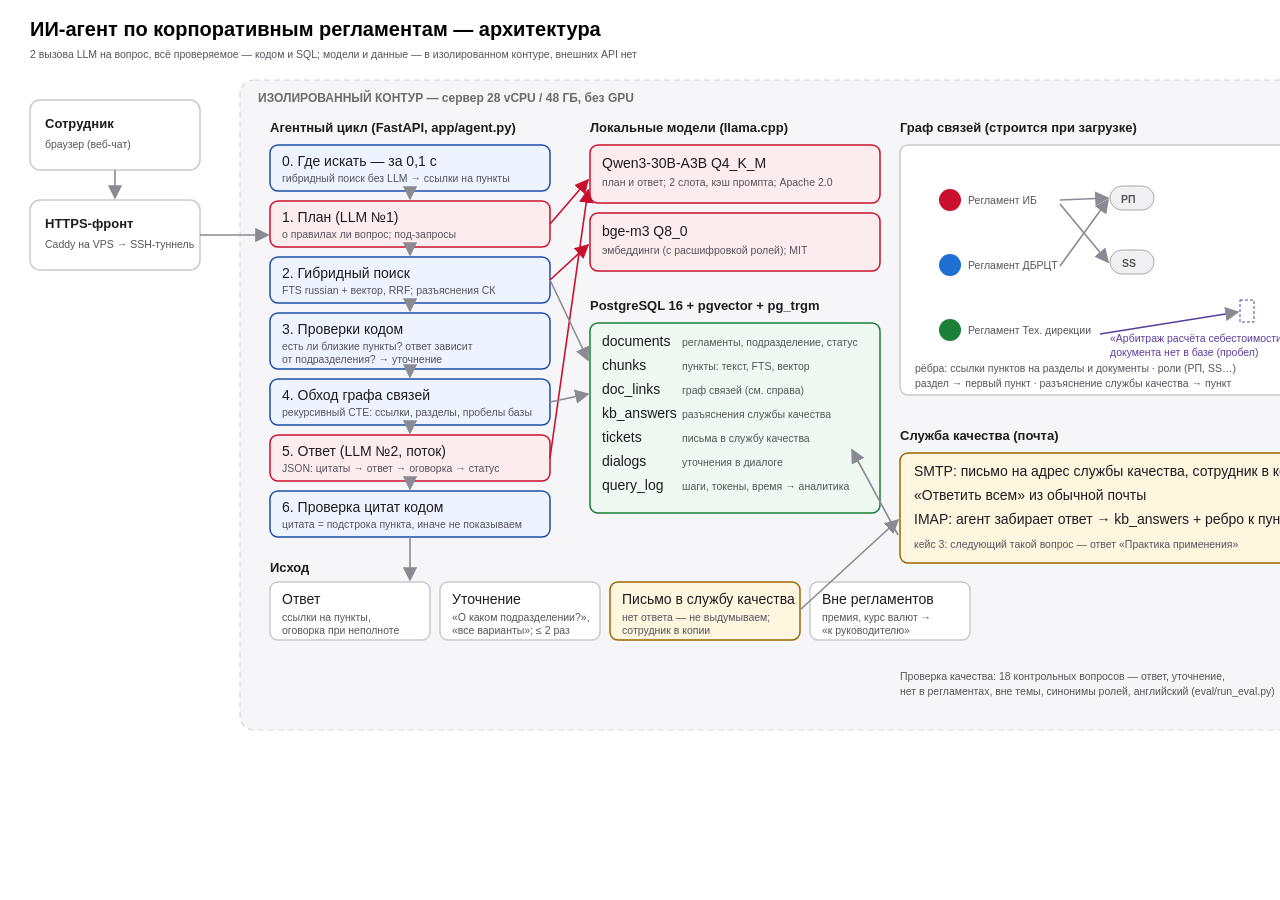
==== docs/architecture.html @ f7f8cc8c "Схема архитектуры (docs/architecture.png) в README Co-Authored-By: Claude Opus 5.5 <noreply@anthropi" ====
<!doctype html>
<html lang="ru"><head><meta charset="utf-8"><title>Архитектура агента</title>
<style>
body{margin:0;background:#fff;font-family:"Segoe UI",Roboto,Arial,sans-serif}
svg{display:block}
.box{fill:#fff;stroke:#c9c9d1;stroke-width:1.5}
.zone{fill:#f6f6f8;stroke:#d9d9df;stroke-width:1.2;stroke-dasharray:6 4}
.llm{fill:#fdecee;stroke:#c8102e;stroke-width:1.5}
.code{fill:#eef4ff;stroke:#1d4fa8;stroke-width:1.5}
.db{fill:#eefaf1;stroke:#1a7f37;stroke-width:1.5}
.mail{fill:#fff6e0;stroke:#9a6700;stroke-width:1.5}
.t{font-size:14px;fill:#1d1d1f}.s{font-size:10.5px;fill:#55555c}.h{font-size:13px;font-weight:700;fill:#1d1d1f}
.z{font-size:12px;fill:#6b6b70;font-weight:600}
.ln{stroke:#8a8a93;stroke-width:1.6;fill:none;marker-end:url(#a)}
.ln2{stroke:#c8102e;stroke-width:1.6;fill:none;marker-end:url(#a2)}
</style></head><body>
<svg width="1400" height="760" viewBox="0 0 1400 760">
<defs>
<marker id="a" markerWidth="9" markerHeight="9" refX="8" refY="4.5" orient="auto"><path d="M0,0 L9,4.5 L0,9 z" fill="#8a8a93"/></marker>
<marker id="a2" markerWidth="9" markerHeight="9" refX="8" refY="4.5" orient="auto"><path d="M0,0 L9,4.5 L0,9 z" fill="#c8102e"/></marker>
</defs>
<text x="30" y="36" style="font-size:20px;font-weight:700">ИИ-агент по корпоративным регламентам — архитектура</text>
<text x="30" y="58" class="s">2 вызова LLM на вопрос, всё проверяемое — кодом и SQL; модели и данные — в изолированном контуре, внешних API нет</text>

<!-- пользователь и фронт -->
<rect x="30" y="100" width="170" height="70" rx="10" class="box"/><text x="45" y="128" class="h">Сотрудник</text><text x="45" y="148" class="s">браузер (веб-чат)</text>
<rect x="30" y="200" width="170" height="70" rx="10" class="box"/><text x="45" y="228" class="h">HTTPS-фронт</text><text x="45" y="248" class="s">Caddy на VPS → SSH-туннель</text>
<path d="M115 170 L115 198" class="ln"/>

<!-- контур -->
<rect x="240" y="80" width="1130" height="650" rx="14" class="zone"/>
<text x="258" y="102" class="z">ИЗОЛИРОВАННЫЙ КОНТУР — сервер 28 vCPU / 48 ГБ, без GPU</text>
<path d="M200 235 L268 235" class="ln"/>

<!-- агентный цикл -->
<text x="270" y="132" class="h">Агентный цикл (FastAPI, app/agent.py)</text>
<g>
<rect x="270" y="145" width="280" height="46" rx="8" class="code"/><text x="282" y="166" class="t">0. Где искать — за 0,1 с</text><text x="282" y="182" class="s">гибридный поиск без LLM → ссылки на пункты</text>
<rect x="270" y="201" width="280" height="46" rx="8" class="llm"/><text x="282" y="222" class="t">1. План (LLM №1)</text><text x="282" y="238" class="s">о правилах ли вопрос; под-запросы</text>
<rect x="270" y="257" width="280" height="46" rx="8" class="code"/><text x="282" y="278" class="t">2. Гибридный поиск</text><text x="282" y="294" class="s">FTS russian + вектор, RRF; разъяснения СК</text>
<rect x="270" y="313" width="280" height="56" rx="8" class="code"/><text x="282" y="334" class="t">3. Проверки кодом</text><text x="282" y="350" class="s">есть ли близкие пункты? ответ зависит</text><text x="282" y="363" class="s">от подразделения? → уточнение</text>
<rect x="270" y="379" width="280" height="46" rx="8" class="code"/><text x="282" y="400" class="t">4. Обход графа связей</text><text x="282" y="416" class="s">рекурсивный CTE: ссылки, разделы, пробелы базы</text>
<rect x="270" y="435" width="280" height="46" rx="8" class="llm"/><text x="282" y="456" class="t">5. Ответ (LLM №2, поток)</text><text x="282" y="472" class="s">JSON: цитаты → ответ → оговорка → статус</text>
<rect x="270" y="491" width="280" height="46" rx="8" class="code"/><text x="282" y="512" class="t">6. Проверка цитат кодом</text><text x="282" y="528" class="s">цитата = подстрока пункта, иначе не показываем</text>
<path d="M410 191 L410 199" class="ln"/><path d="M410 247 L410 255" class="ln"/><path d="M410 303 L410 311" class="ln"/><path d="M410 369 L410 377" class="ln"/><path d="M410 425 L410 433" class="ln"/><path d="M410 481 L410 489" class="ln"/>
</g>

<!-- исходы -->
<text x="270" y="572" class="h">Исход</text>
<rect x="270" y="582" width="160" height="58" rx="8" class="box"/><text x="282" y="604" class="t">Ответ</text><text x="282" y="621" class="s">ссылки на пункты,</text><text x="282" y="634" class="s">оговорка при неполноте</text>
<rect x="440" y="582" width="160" height="58" rx="8" class="box"/><text x="452" y="604" class="t">Уточнение</text><text x="452" y="621" class="s">«О каком подразделении?»,</text><text x="452" y="634" class="s">«все варианты»; ≤ 2 раз</text>
<rect x="610" y="582" width="190" height="58" rx="8" class="mail"/><text x="622" y="604" class="t">Письмо в службу качества</text><text x="622" y="621" class="s">нет ответа — не выдумываем;</text><text x="622" y="634" class="s">сотрудник в копии</text>
<rect x="810" y="582" width="160" height="58" rx="8" class="box"/><text x="822" y="604" class="t">Вне регламентов</text><text x="822" y="621" class="s">премия, курс валют →</text><text x="822" y="634" class="s">«к руководителю»</text>
<path d="M410 537 L410 580" class="ln"/>

<!-- модели -->
<text x="590" y="132" class="h">Локальные модели (llama.cpp)</text>
<rect x="590" y="145" width="290" height="58" rx="8" class="llm"/><text x="602" y="168" class="t">Qwen3-30B-A3B Q4_K_M</text><text x="602" y="186" class="s">план и ответ; 2 слота, кэш промпта; Apache 2.0</text>
<rect x="590" y="213" width="290" height="58" rx="8" class="llm"/><text x="602" y="236" class="t">bge-m3 Q8_0</text><text x="602" y="254" class="s">эмбеддинги (с расшифровкой ролей); MIT</text>
<path d="M550 224 L588 180" class="ln2"/><path d="M550 458 L588 190" class="ln2"/><path d="M550 280 L588 245" class="ln2"/>

<!-- БД -->
<text x="590" y="310" class="h">PostgreSQL 16 + pgvector + pg_trgm</text>
<rect x="590" y="323" width="290" height="190" rx="8" class="db"/>
<text x="602" y="346" class="t">documents</text><text x="682" y="346" class="s">регламенты, подразделение, статус</text>
<text x="602" y="370" class="t">chunks</text><text x="682" y="370" class="s">пункты: текст, FTS, вектор</text>
<text x="602" y="394" class="t">doc_links</text><text x="682" y="394" class="s">граф связей (см. справа)</text>
<text x="602" y="418" class="t">kb_answers</text><text x="682" y="418" class="s">разъяснения службы качества</text>
<text x="602" y="442" class="t">tickets</text><text x="682" y="442" class="s">письма в службу качества</text>
<text x="602" y="466" class="t">dialogs</text><text x="682" y="466" class="s">уточнения в диалоге</text>
<text x="602" y="490" class="t">query_log</text><text x="682" y="490" class="s">шаги, токены, время → аналитика</text>
<path d="M550 280 L588 360" class="ln"/><path d="M550 402 L588 394" class="ln"/>

<!-- граф -->
<text x="900" y="132" class="h">Граф связей (строится при загрузке)</text>
<rect x="900" y="145" width="440" height="250" rx="8" class="box"/>
<circle cx="950" cy="200" r="11" fill="#c8102e"/><text x="968" y="204" class="s">Регламент ИБ</text>
<circle cx="950" cy="265" r="11" fill="#1d6fd1"/><text x="968" y="269" class="s">Регламент ДБРЦТ</text>
<circle cx="950" cy="330" r="11" fill="#1a7f37"/><text x="968" y="334" class="s">Регламент Тех. дирекции</text>
<rect x="1110" y="186" width="44" height="24" rx="12" fill="#f0f0f3" stroke="#aaa"/><text x="1121" y="203" class="s" style="font-weight:700">РП</text>
<rect x="1110" y="250" width="44" height="24" rx="12" fill="#f0f0f3" stroke="#aaa"/><text x="1122" y="267" class="s" style="font-weight:700">SS</text>
<rect x="1240" y="300" width="14" height="22" fill="#fff" stroke="#5a3e9b" stroke-dasharray="3 2"/><text x="1110" y="342" class="s" style="fill:#5a3e9b">«Арбитраж расчёта себестоимости» —</text><text x="1110" y="356" class="s" style="fill:#5a3e9b">документа нет в базе (пробел)</text>
<path d="M1060 200 L1108 198" class="ln"/><path d="M1060 204 L1108 262" class="ln"/><path d="M1060 266 L1108 200" class="ln"/><path d="M1100 334 L1238 312" style="stroke:#5a3e9b;stroke-width:1.6;fill:none;marker-end:url(#a)"/>
<text x="915" y="372" class="s">рёбра: ссылки пунктов на разделы и документы · роли (РП, SS…)</text><text x="915" y="387" class="s">раздел → первый пункт · разъяснение службы качества → пункт</text>

<!-- почта -->
<text x="900" y="440" class="h">Служба качества (почта)</text>
<rect x="900" y="453" width="440" height="110" rx="8" class="mail"/>
<text x="914" y="476" class="t">SMTP: письмо на адрес службы качества, сотрудник в копии</text>
<text x="914" y="500" class="t">«Ответить всем» из обычной почты</text>
<text x="914" y="524" class="t">IMAP: агент забирает ответ → kb_answers + ребро к пункту</text>
<text x="914" y="548" class="s">кейс 3: следующий такой вопрос — ответ «Практика применения»</text>
<path d="M800 610 L898 520" class="ln"/><path d="M898 535 L852 450" class="ln"/>
<text x="900" y="680" class="s">Проверка качества: 18 контрольных вопросов — ответ, уточнение,</text><text x="900" y="695" class="s">нет в регламентах, вне темы, синонимы ролей, английский (eval/run_eval.py)</text>
</svg></body></html>
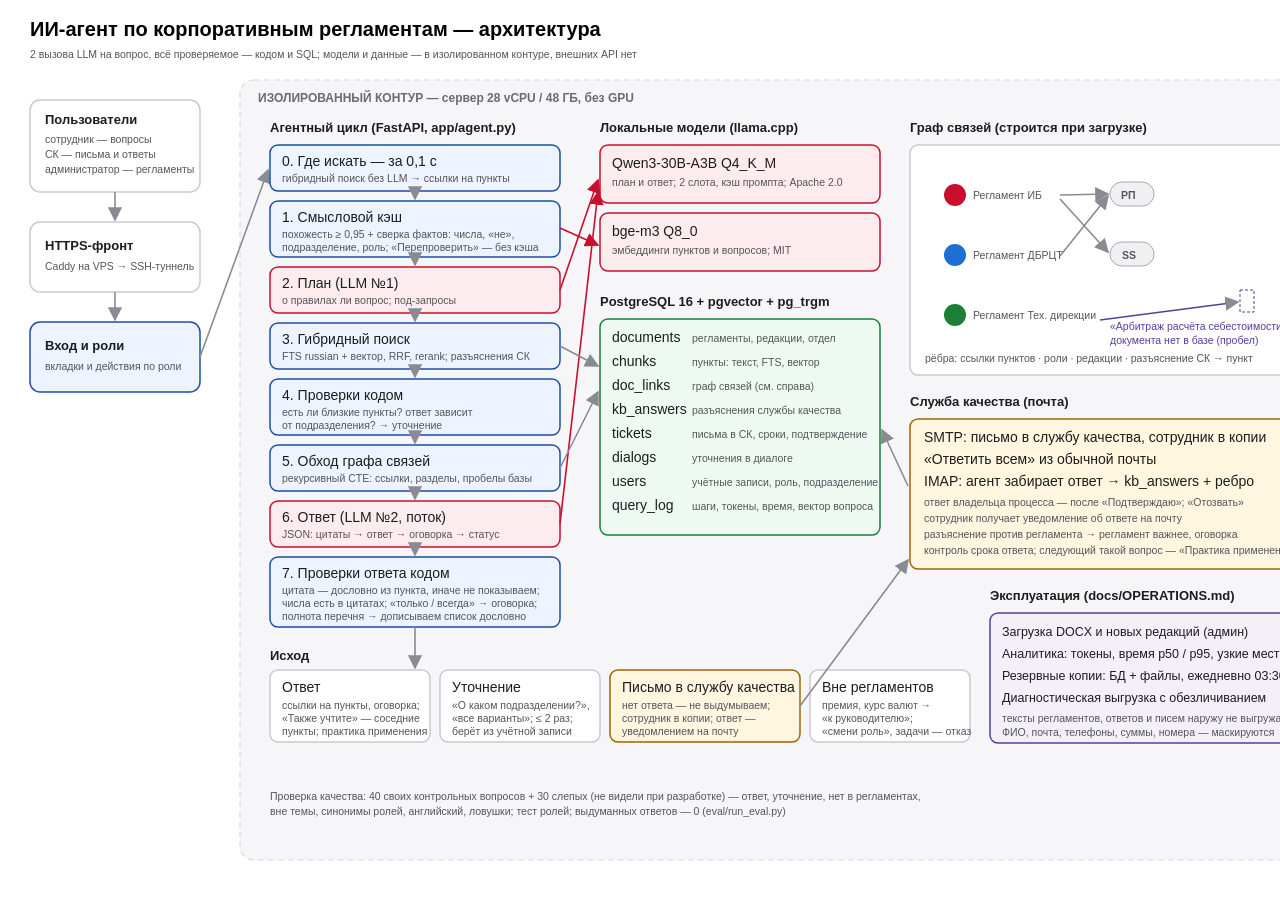
==== commit 9bd11c18: "Поиск: первые пункты «Где искать» в ответ; проверка полноты перечня кодом; схема архитектуры - merge" ====
--- a/docs/architecture.html
+++ b/docs/architecture.html
@@ -1,95 +1,115 @@
-<!doctype html>
-<html lang="ru"><head><meta charset="utf-8"><title>Архитектура агента</title>
-<style>
-body{margin:0;background:#fff;font-family:"Segoe UI",Roboto,Arial,sans-serif}
-svg{display:block}
-.box{fill:#fff;stroke:#c9c9d1;stroke-width:1.5}
-.zone{fill:#f6f6f8;stroke:#d9d9df;stroke-width:1.2;stroke-dasharray:6 4}
-.llm{fill:#fdecee;stroke:#c8102e;stroke-width:1.5}
-.code{fill:#eef4ff;stroke:#1d4fa8;stroke-width:1.5}
-.db{fill:#eefaf1;stroke:#1a7f37;stroke-width:1.5}
-.mail{fill:#fff6e0;stroke:#9a6700;stroke-width:1.5}
-.t{font-size:14px;fill:#1d1d1f}.s{font-size:10.5px;fill:#55555c}.h{font-size:13px;font-weight:700;fill:#1d1d1f}
-.z{font-size:12px;fill:#6b6b70;font-weight:600}
-.ln{stroke:#8a8a93;stroke-width:1.6;fill:none;marker-end:url(#a)}
-.ln2{stroke:#c8102e;stroke-width:1.6;fill:none;marker-end:url(#a2)}
-</style></head><body>
-<svg width="1400" height="760" viewBox="0 0 1400 760">
-<defs>
-<marker id="a" markerWidth="9" markerHeight="9" refX="8" refY="4.5" orient="auto"><path d="M0,0 L9,4.5 L0,9 z" fill="#8a8a93"/></marker>
-<marker id="a2" markerWidth="9" markerHeight="9" refX="8" refY="4.5" orient="auto"><path d="M0,0 L9,4.5 L0,9 z" fill="#c8102e"/></marker>
-</defs>
-<text x="30" y="36" style="font-size:20px;font-weight:700">ИИ-агент по корпоративным регламентам — архитектура</text>
-<text x="30" y="58" class="s">2 вызова LLM на вопрос, всё проверяемое — кодом и SQL; модели и данные — в изолированном контуре, внешних API нет</text>
-
-<!-- пользователь и фронт -->
-<rect x="30" y="100" width="170" height="70" rx="10" class="box"/><text x="45" y="128" class="h">Сотрудник</text><text x="45" y="148" class="s">браузер (веб-чат)</text>
-<rect x="30" y="200" width="170" height="70" rx="10" class="box"/><text x="45" y="228" class="h">HTTPS-фронт</text><text x="45" y="248" class="s">Caddy на VPS → SSH-туннель</text>
-<path d="M115 170 L115 198" class="ln"/>
-
-<!-- контур -->
-<rect x="240" y="80" width="1130" height="650" rx="14" class="zone"/>
-<text x="258" y="102" class="z">ИЗОЛИРОВАННЫЙ КОНТУР — сервер 28 vCPU / 48 ГБ, без GPU</text>
-<path d="M200 235 L268 235" class="ln"/>
-
-<!-- агентный цикл -->
-<text x="270" y="132" class="h">Агентный цикл (FastAPI, app/agent.py)</text>
-<g>
-<rect x="270" y="145" width="280" height="46" rx="8" class="code"/><text x="282" y="166" class="t">0. Где искать — за 0,1 с</text><text x="282" y="182" class="s">гибридный поиск без LLM → ссылки на пункты</text>
-<rect x="270" y="201" width="280" height="46" rx="8" class="llm"/><text x="282" y="222" class="t">1. План (LLM №1)</text><text x="282" y="238" class="s">о правилах ли вопрос; под-запросы</text>
-<rect x="270" y="257" width="280" height="46" rx="8" class="code"/><text x="282" y="278" class="t">2. Гибридный поиск</text><text x="282" y="294" class="s">FTS russian + вектор, RRF; разъяснения СК</text>
-<rect x="270" y="313" width="280" height="56" rx="8" class="code"/><text x="282" y="334" class="t">3. Проверки кодом</text><text x="282" y="350" class="s">есть ли близкие пункты? ответ зависит</text><text x="282" y="363" class="s">от подразделения? → уточнение</text>
-<rect x="270" y="379" width="280" height="46" rx="8" class="code"/><text x="282" y="400" class="t">4. Обход графа связей</text><text x="282" y="416" class="s">рекурсивный CTE: ссылки, разделы, пробелы базы</text>
-<rect x="270" y="435" width="280" height="46" rx="8" class="llm"/><text x="282" y="456" class="t">5. Ответ (LLM №2, поток)</text><text x="282" y="472" class="s">JSON: цитаты → ответ → оговорка → статус</text>
-<rect x="270" y="491" width="280" height="46" rx="8" class="code"/><text x="282" y="512" class="t">6. Проверка цитат кодом</text><text x="282" y="528" class="s">цитата = подстрока пункта, иначе не показываем</text>
-<path d="M410 191 L410 199" class="ln"/><path d="M410 247 L410 255" class="ln"/><path d="M410 303 L410 311" class="ln"/><path d="M410 369 L410 377" class="ln"/><path d="M410 425 L410 433" class="ln"/><path d="M410 481 L410 489" class="ln"/>
-</g>
-
-<!-- исходы -->
-<text x="270" y="572" class="h">Исход</text>
-<rect x="270" y="582" width="160" height="58" rx="8" class="box"/><text x="282" y="604" class="t">Ответ</text><text x="282" y="621" class="s">ссылки на пункты,</text><text x="282" y="634" class="s">оговорка при неполноте</text>
-<rect x="440" y="582" width="160" height="58" rx="8" class="box"/><text x="452" y="604" class="t">Уточнение</text><text x="452" y="621" class="s">«О каком подразделении?»,</text><text x="452" y="634" class="s">«все варианты»; ≤ 2 раз</text>
-<rect x="610" y="582" width="190" height="58" rx="8" class="mail"/><text x="622" y="604" class="t">Письмо в службу качества</text><text x="622" y="621" class="s">нет ответа — не выдумываем;</text><text x="622" y="634" class="s">сотрудник в копии</text>
-<rect x="810" y="582" width="160" height="58" rx="8" class="box"/><text x="822" y="604" class="t">Вне регламентов</text><text x="822" y="621" class="s">премия, курс валют →</text><text x="822" y="634" class="s">«к руководителю»</text>
-<path d="M410 537 L410 580" class="ln"/>
-
-<!-- модели -->
-<text x="590" y="132" class="h">Локальные модели (llama.cpp)</text>
-<rect x="590" y="145" width="290" height="58" rx="8" class="llm"/><text x="602" y="168" class="t">Qwen3-30B-A3B Q4_K_M</text><text x="602" y="186" class="s">план и ответ; 2 слота, кэш промпта; Apache 2.0</text>
-<rect x="590" y="213" width="290" height="58" rx="8" class="llm"/><text x="602" y="236" class="t">bge-m3 Q8_0</text><text x="602" y="254" class="s">эмбеддинги (с расшифровкой ролей); MIT</text>
-<path d="M550 224 L588 180" class="ln2"/><path d="M550 458 L588 190" class="ln2"/><path d="M550 280 L588 245" class="ln2"/>
-
-<!-- БД -->
-<text x="590" y="310" class="h">PostgreSQL 16 + pgvector + pg_trgm</text>
-<rect x="590" y="323" width="290" height="190" rx="8" class="db"/>
-<text x="602" y="346" class="t">documents</text><text x="682" y="346" class="s">регламенты, подразделение, статус</text>
-<text x="602" y="370" class="t">chunks</text><text x="682" y="370" class="s">пункты: текст, FTS, вектор</text>
-<text x="602" y="394" class="t">doc_links</text><text x="682" y="394" class="s">граф связей (см. справа)</text>
-<text x="602" y="418" class="t">kb_answers</text><text x="682" y="418" class="s">разъяснения службы качества</text>
-<text x="602" y="442" class="t">tickets</text><text x="682" y="442" class="s">письма в службу качества</text>
-<text x="602" y="466" class="t">dialogs</text><text x="682" y="466" class="s">уточнения в диалоге</text>
-<text x="602" y="490" class="t">query_log</text><text x="682" y="490" class="s">шаги, токены, время → аналитика</text>
-<path d="M550 280 L588 360" class="ln"/><path d="M550 402 L588 394" class="ln"/>
-
-<!-- граф -->
-<text x="900" y="132" class="h">Граф связей (строится при загрузке)</text>
-<rect x="900" y="145" width="440" height="250" rx="8" class="box"/>
-<circle cx="950" cy="200" r="11" fill="#c8102e"/><text x="968" y="204" class="s">Регламент ИБ</text>
-<circle cx="950" cy="265" r="11" fill="#1d6fd1"/><text x="968" y="269" class="s">Регламент ДБРЦТ</text>
-<circle cx="950" cy="330" r="11" fill="#1a7f37"/><text x="968" y="334" class="s">Регламент Тех. дирекции</text>
-<rect x="1110" y="186" width="44" height="24" rx="12" fill="#f0f0f3" stroke="#aaa"/><text x="1121" y="203" class="s" style="font-weight:700">РП</text>
-<rect x="1110" y="250" width="44" height="24" rx="12" fill="#f0f0f3" stroke="#aaa"/><text x="1122" y="267" class="s" style="font-weight:700">SS</text>
-<rect x="1240" y="300" width="14" height="22" fill="#fff" stroke="#5a3e9b" stroke-dasharray="3 2"/><text x="1110" y="342" class="s" style="fill:#5a3e9b">«Арбитраж расчёта себестоимости» —</text><text x="1110" y="356" class="s" style="fill:#5a3e9b">документа нет в базе (пробел)</text>
-<path d="M1060 200 L1108 198" class="ln"/><path d="M1060 204 L1108 262" class="ln"/><path d="M1060 266 L1108 200" class="ln"/><path d="M1100 334 L1238 312" style="stroke:#5a3e9b;stroke-width:1.6;fill:none;marker-end:url(#a)"/>
-<text x="915" y="372" class="s">рёбра: ссылки пунктов на разделы и документы · роли (РП, SS…)</text><text x="915" y="387" class="s">раздел → первый пункт · разъяснение службы качества → пункт</text>
-
-<!-- почта -->
-<text x="900" y="440" class="h">Служба качества (почта)</text>
-<rect x="900" y="453" width="440" height="110" rx="8" class="mail"/>
-<text x="914" y="476" class="t">SMTP: письмо на адрес службы качества, сотрудник в копии</text>
-<text x="914" y="500" class="t">«Ответить всем» из обычной почты</text>
-<text x="914" y="524" class="t">IMAP: агент забирает ответ → kb_answers + ребро к пункту</text>
-<text x="914" y="548" class="s">кейс 3: следующий такой вопрос — ответ «Практика применения»</text>
-<path d="M800 610 L898 520" class="ln"/><path d="M898 535 L852 450" class="ln"/>
-<text x="900" y="680" class="s">Проверка качества: 18 контрольных вопросов — ответ, уточнение,</text><text x="900" y="695" class="s">нет в регламентах, вне темы, синонимы ролей, английский (eval/run_eval.py)</text>
-</svg></body></html>
+<!doctype html>
+<html lang="ru"><head><meta charset="utf-8"><title>Архитектура агента</title>
+<style>
+body{margin:0;background:#fff;font-family:"Segoe UI",Roboto,Arial,sans-serif}
+svg{display:block}
+.box{fill:#fff;stroke:#c9c9d1;stroke-width:1.5}
+.zone{fill:#f6f6f8;stroke:#d9d9df;stroke-width:1.2;stroke-dasharray:6 4}
+.llm{fill:#fdecee;stroke:#c8102e;stroke-width:1.5}
+.code{fill:#eef4ff;stroke:#1d4fa8;stroke-width:1.5}
+.db{fill:#eefaf1;stroke:#1a7f37;stroke-width:1.5}
+.mail{fill:#fff6e0;stroke:#9a6700;stroke-width:1.5}
+.ops{fill:#f3f0fa;stroke:#5a3e9b;stroke-width:1.5}
+.t{font-size:14px;fill:#1d1d1f}.s{font-size:10.5px;fill:#55555c}.h{font-size:13px;font-weight:700;fill:#1d1d1f}
+.z{font-size:12px;fill:#6b6b70;font-weight:600}
+.ln{stroke:#8a8a93;stroke-width:1.6;fill:none;marker-end:url(#a)}
+.ln2{stroke:#c8102e;stroke-width:1.6;fill:none;marker-end:url(#a2)}
+</style></head><body>
+<svg width="1400" height="880" viewBox="0 0 1400 880">
+<defs>
+<marker id="a" markerWidth="9" markerHeight="9" refX="8" refY="4.5" orient="auto"><path d="M0,0 L9,4.5 L0,9 z" fill="#8a8a93"/></marker>
+<marker id="a2" markerWidth="9" markerHeight="9" refX="8" refY="4.5" orient="auto"><path d="M0,0 L9,4.5 L0,9 z" fill="#c8102e"/></marker>
+</defs>
+<text x="30" y="36" style="font-size:20px;font-weight:700">ИИ-агент по корпоративным регламентам — архитектура</text>
+<text x="30" y="58" class="s">2 вызова LLM на вопрос, всё проверяемое — кодом и SQL; модели и данные — в изолированном контуре, внешних API нет</text>
+
+<!-- пользователи и фронт -->
+<rect x="30" y="100" width="170" height="92" rx="10" class="box"/><text x="45" y="124" class="h">Пользователи</text>
+<text x="45" y="143" class="s">сотрудник — вопросы</text><text x="45" y="158" class="s">СК — письма и ответы</text><text x="45" y="173" class="s">администратор — регламенты</text>
+<rect x="30" y="222" width="170" height="70" rx="10" class="box"/><text x="45" y="250" class="h">HTTPS-фронт</text><text x="45" y="270" class="s">Caddy на VPS → SSH-туннель</text>
+<rect x="30" y="322" width="170" height="70" rx="10" class="code"/><text x="45" y="350" class="h">Вход и роли</text><text x="45" y="370" class="s">вкладки и действия по роли</text>
+<path d="M115 192 L115 220" class="ln"/><path d="M115 292 L115 320" class="ln"/>
+
+<!-- контур -->
+<rect x="240" y="80" width="1130" height="780" rx="14" class="zone"/>
+<text x="258" y="102" class="z">ИЗОЛИРОВАННЫЙ КОНТУР — сервер 28 vCPU / 48 ГБ, без GPU</text>
+<path d="M200 357 L268 170" class="ln"/>
+
+<!-- агентный цикл -->
+<text x="270" y="132" class="h">Агентный цикл (FastAPI, app/agent.py)</text>
+<g>
+<rect x="270" y="145" width="290" height="46" rx="8" class="code"/><text x="282" y="166" class="t">0. Где искать — за 0,1 с</text><text x="282" y="182" class="s">гибридный поиск без LLM → ссылки на пункты</text>
+<rect x="270" y="201" width="290" height="56" rx="8" class="code"/><text x="282" y="222" class="t">1. Смысловой кэш</text><text x="282" y="238" class="s">похожесть ≥ 0,95 + сверка фактов: числа, «не»,</text><text x="282" y="251" class="s">подразделение, роль; «Перепроверить» — без кэша</text>
+<rect x="270" y="267" width="290" height="46" rx="8" class="llm"/><text x="282" y="288" class="t">2. План (LLM №1)</text><text x="282" y="304" class="s">о правилах ли вопрос; под-запросы</text>
+<rect x="270" y="323" width="290" height="46" rx="8" class="code"/><text x="282" y="344" class="t">3. Гибридный поиск</text><text x="282" y="360" class="s">FTS russian + вектор, RRF, rerank; разъяснения СК</text>
+<rect x="270" y="379" width="290" height="56" rx="8" class="code"/><text x="282" y="400" class="t">4. Проверки кодом</text><text x="282" y="416" class="s">есть ли близкие пункты? ответ зависит</text><text x="282" y="429" class="s">от подразделения? → уточнение</text>
+<rect x="270" y="445" width="290" height="46" rx="8" class="code"/><text x="282" y="466" class="t">5. Обход графа связей</text><text x="282" y="482" class="s">рекурсивный CTE: ссылки, разделы, пробелы базы</text>
+<rect x="270" y="501" width="290" height="46" rx="8" class="llm"/><text x="282" y="522" class="t">6. Ответ (LLM №2, поток)</text><text x="282" y="538" class="s">JSON: цитаты → ответ → оговорка → статус</text>
+<rect x="270" y="557" width="290" height="70" rx="8" class="code"/><text x="282" y="578" class="t">7. Проверки ответа кодом</text><text x="282" y="594" class="s">цитата — дословно из пункта, иначе не показываем;</text><text x="282" y="607" class="s">числа есть в цитатах; «только / всегда» → оговорка;</text><text x="282" y="620" class="s">полнота перечня → дописываем список дословно</text>
+<path d="M415 191 L415 199" class="ln"/><path d="M415 257 L415 265" class="ln"/><path d="M415 313 L415 321" class="ln"/><path d="M415 369 L415 377" class="ln"/><path d="M415 435 L415 443" class="ln"/><path d="M415 491 L415 499" class="ln"/><path d="M415 547 L415 555" class="ln"/>
+</g>
+
+<!-- исходы -->
+<text x="270" y="660" class="h">Исход</text>
+<rect x="270" y="670" width="160" height="72" rx="8" class="box"/><text x="282" y="692" class="t">Ответ</text><text x="282" y="709" class="s">ссылки на пункты, оговорка;</text><text x="282" y="722" class="s">«Также учтите» — соседние</text><text x="282" y="735" class="s">пункты; практика применения</text>
+<rect x="440" y="670" width="160" height="72" rx="8" class="box"/><text x="452" y="692" class="t">Уточнение</text><text x="452" y="709" class="s">«О каком подразделении?»,</text><text x="452" y="722" class="s">«все варианты»; ≤ 2 раз;</text><text x="452" y="735" class="s">берёт из учётной записи</text>
+<rect x="610" y="670" width="190" height="72" rx="8" class="mail"/><text x="622" y="692" class="t">Письмо в службу качества</text><text x="622" y="709" class="s">нет ответа — не выдумываем;</text><text x="622" y="722" class="s">сотрудник в копии; ответ —</text><text x="622" y="735" class="s">уведомлением на почту</text>
+<rect x="810" y="670" width="160" height="72" rx="8" class="box"/><text x="822" y="692" class="t">Вне регламентов</text><text x="822" y="709" class="s">премия, курс валют →</text><text x="822" y="722" class="s">«к руководителю»;</text><text x="822" y="735" class="s">«смени роль», задачи — отказ</text>
+<path d="M415 627 L415 668" class="ln"/>
+
+<!-- модели -->
+<text x="600" y="132" class="h">Локальные модели (llama.cpp)</text>
+<rect x="600" y="145" width="280" height="58" rx="8" class="llm"/><text x="612" y="168" class="t">Qwen3-30B-A3B Q4_K_M</text><text x="612" y="186" class="s">план и ответ; 2 слота, кэш промпта; Apache 2.0</text>
+<rect x="600" y="213" width="280" height="58" rx="8" class="llm"/><text x="612" y="236" class="t">bge-m3 Q8_0</text><text x="612" y="254" class="s">эмбеддинги пунктов и вопросов; MIT</text>
+<path d="M560 290 L598 180" class="ln2"/><path d="M560 524 L598 192" class="ln2"/><path d="M560 228 L598 245" class="ln2"/>
+
+<!-- БД -->
+<text x="600" y="306" class="h">PostgreSQL 16 + pgvector + pg_trgm</text>
+<rect x="600" y="319" width="280" height="216" rx="8" class="db"/>
+<text x="612" y="342" class="t">documents</text><text x="692" y="342" class="s">регламенты, редакции, отдел</text>
+<text x="612" y="366" class="t">chunks</text><text x="692" y="366" class="s">пункты: текст, FTS, вектор</text>
+<text x="612" y="390" class="t">doc_links</text><text x="692" y="390" class="s">граф связей (см. справа)</text>
+<text x="612" y="414" class="t">kb_answers</text><text x="692" y="414" class="s">разъяснения службы качества</text>
+<text x="612" y="438" class="t">tickets</text><text x="692" y="438" class="s">письма в СК, сроки, подтверждение</text>
+<text x="612" y="462" class="t">dialogs</text><text x="692" y="462" class="s">уточнения в диалоге</text>
+<text x="612" y="486" class="t">users</text><text x="692" y="486" class="s">учётные записи, роль, подразделение</text>
+<text x="612" y="510" class="t">query_log</text><text x="692" y="510" class="s">шаги, токены, время, вектор вопроса</text>
+<path d="M560 346 L598 366" class="ln"/><path d="M560 468 L598 392" class="ln"/>
+
+<!-- граф -->
+<text x="910" y="132" class="h">Граф связей (строится при загрузке)</text>
+<rect x="910" y="145" width="430" height="230" rx="8" class="box"/>
+<circle cx="955" cy="195" r="11" fill="#c8102e"/><text x="973" y="199" class="s">Регламент ИБ</text>
+<circle cx="955" cy="255" r="11" fill="#1d6fd1"/><text x="973" y="259" class="s">Регламент ДБРЦТ</text>
+<circle cx="955" cy="315" r="11" fill="#1a7f37"/><text x="973" y="319" class="s">Регламент Тех. дирекции</text>
+<rect x="1110" y="182" width="44" height="24" rx="12" fill="#f0f0f3" stroke="#aaa"/><text x="1121" y="199" class="s" style="font-weight:700">РП</text>
+<rect x="1110" y="242" width="44" height="24" rx="12" fill="#f0f0f3" stroke="#aaa"/><text x="1122" y="259" class="s" style="font-weight:700">SS</text>
+<rect x="1240" y="290" width="14" height="22" fill="#fff" stroke="#5a3e9b" stroke-dasharray="3 2"/><text x="1110" y="330" class="s" style="fill:#5a3e9b">«Арбитраж расчёта себестоимости» —</text><text x="1110" y="344" class="s" style="fill:#5a3e9b">документа нет в базе (пробел)</text>
+<path d="M1060 195 L1108 194" class="ln"/><path d="M1060 199 L1108 252" class="ln"/><path d="M1060 256 L1108 196" class="ln"/><path d="M1100 320 L1238 302" style="stroke:#5a3e9b;stroke-width:1.6;fill:none;marker-end:url(#a)"/>
+<text x="925" y="362" class="s">рёбра: ссылки пунктов · роли · редакции · разъяснение СК → пункт</text>
+
+<!-- почта -->
+<text x="910" y="406" class="h">Служба качества (почта)</text>
+<rect x="910" y="419" width="430" height="150" rx="8" class="mail"/>
+<text x="924" y="442" class="t">SMTP: письмо в службу качества, сотрудник в копии</text>
+<text x="924" y="464" class="t">«Ответить всем» из обычной почты</text>
+<text x="924" y="486" class="t">IMAP: агент забирает ответ → kb_answers + ребро</text>
+<text x="924" y="506" class="s">ответ владельца процесса — после «Подтверждаю»; «Отозвать»</text>
+<text x="924" y="522" class="s">сотрудник получает уведомление об ответе на почту</text>
+<text x="924" y="538" class="s">разъяснение против регламента → регламент важнее, оговорка</text>
+<text x="924" y="554" class="s">контроль срока ответа; следующий такой вопрос — «Практика применения»</text>
+<path d="M800 706 L908 560" class="ln"/><path d="M908 486 L882 430" class="ln"/>
+
+<!-- эксплуатация -->
+<text x="990" y="600" class="h">Эксплуатация (docs/OPERATIONS.md)</text>
+<rect x="990" y="613" width="350" height="130" rx="8" class="ops"/>
+<text x="1002" y="636" class="t" style="font-size:12.5px">Загрузка DOCX и новых редакций (админ)</text>
+<text x="1002" y="658" class="t" style="font-size:12.5px">Аналитика: токены, время p50 / p95, узкие места</text>
+<text x="1002" y="680" class="t" style="font-size:12.5px">Резервные копии: БД + файлы, ежедневно 03:30</text>
+<text x="1002" y="702" class="t" style="font-size:12.5px">Диагностическая выгрузка с обезличиванием</text>
+<text x="1002" y="722" class="s">тексты регламентов, ответов и писем наружу не выгружаются</text>
+<text x="1002" y="736" class="s">ФИО, почта, телефоны, суммы, номера — маскируются</text>
+
+<text x="270" y="800" class="s">Проверка качества: 40 своих контрольных вопросов + 30 слепых (не видели при разработке) — ответ, уточнение, нет в регламентах,</text>
+<text x="270" y="815" class="s">вне темы, синонимы ролей, английский, ловушки; тест ролей; выдуманных ответов — 0 (eval/run_eval.py)</text>
+</svg></body></html>
